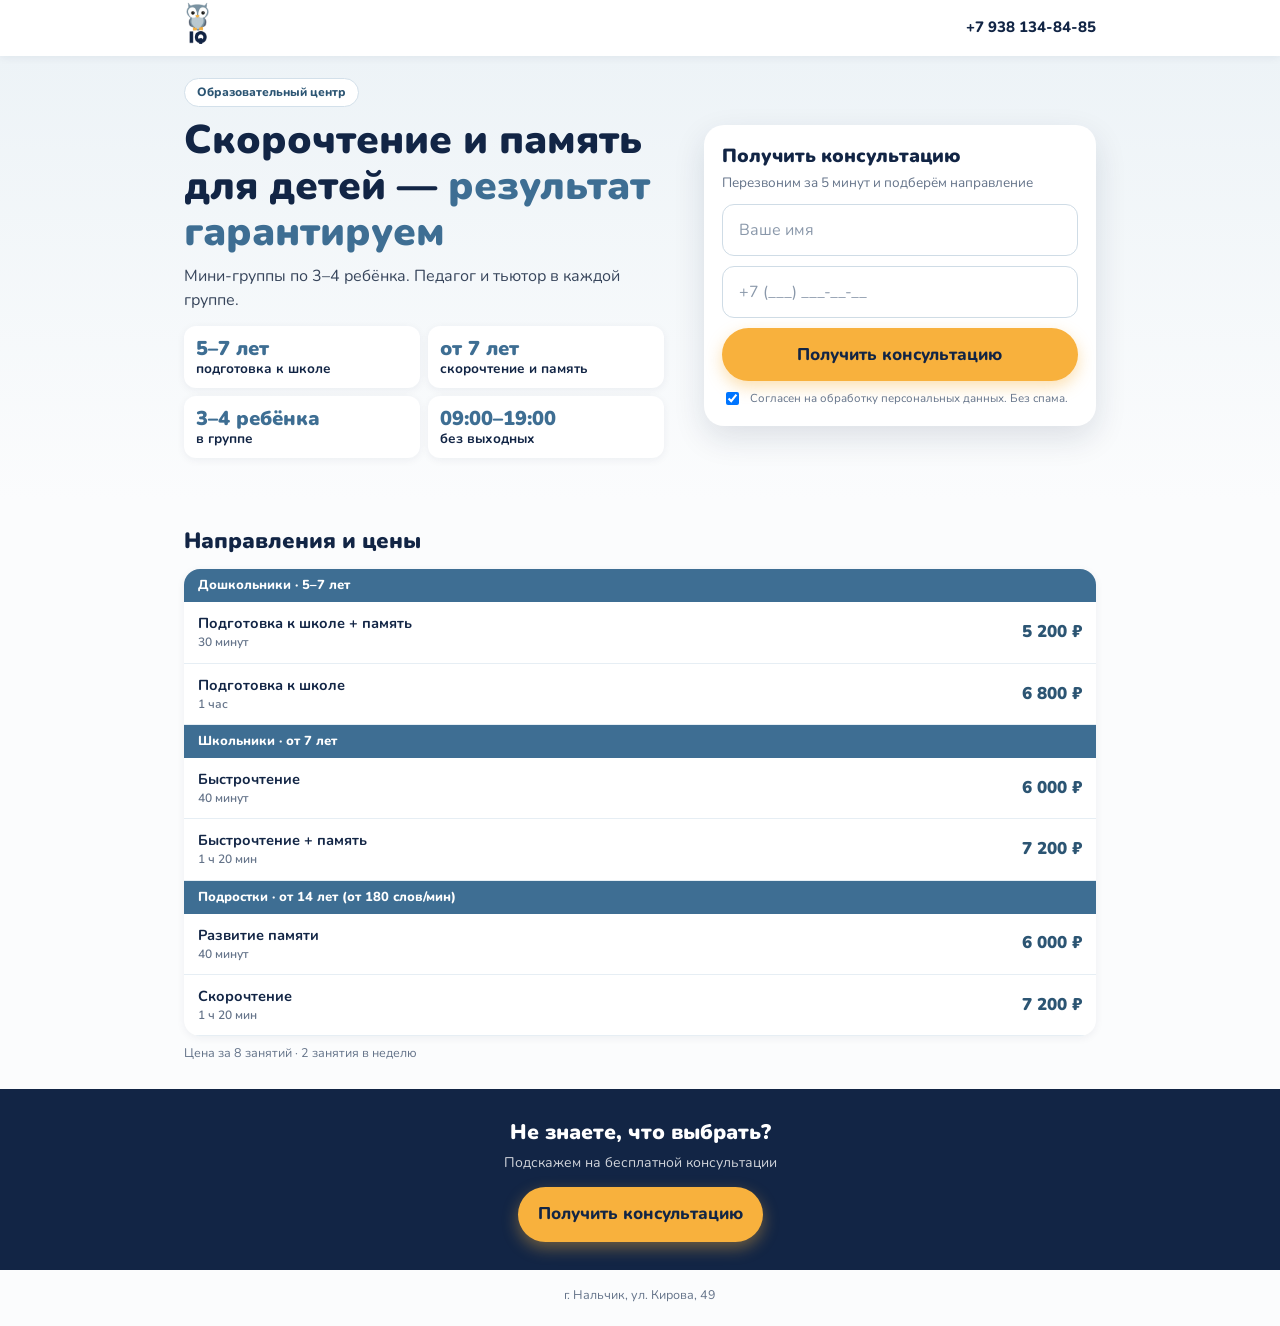
==== index.html @ 781dab4c "first commit" ====
<!doctype html>
<html lang="ru">
  <head>
    <meta charset="utf-8" />
    <meta name="viewport" content="width=device-width,initial-scale=1" />
    <title>IQ Нальчик — скорочтение и развитие памяти для детей</title>
    <meta
      name="description"
      content="Образовательный центр IQ в Нальчике: скорочтение, развитие памяти, подготовка к школе. Группы 3–4 ребёнка. Получите консультацию."
    />
    <link rel="preconnect" href="https://fonts.googleapis.com" />
    <link rel="preconnect" href="https://fonts.gstatic.com" crossorigin />
    <link
      href="https://fonts.googleapis.com/css2?family=Nunito:wght@600;700;800;900&display=swap"
      rel="stylesheet"
    />
    <link rel="stylesheet" href="style.css" />
    <!-- Сюда вставить пиксели (Meta Pixel / VK / Яндекс.Метрика) -->
  </head>
  <body>
    <header>
      <div class="wrap">
        <a href="#"><img src="logo.png" alt="IQ" /></a>
        <a class="tel" href="tel:+79381348485">+7 938 134-84-85</a>
      </div>
    </header>

    <main>
      <div class="hero">
        <div class="wrap">
          <div>
            <span class="tag">Образовательный центр</span>
            <h1>
              Скорочтение и память для детей — <em>результат гарантируем</em>
            </h1>
            <p class="lead">
              Мини-группы по 3–4 ребёнка. Педагог и тьютор в каждой группе.
            </p>
            <ul class="chips">
              <li><b>5–7 лет</b>подготовка к школе</li>
              <li><b>от 7 лет</b>скорочтение и память</li>
              <li><b>3–4 ребёнка</b>в группе</li>
              <li><b>09:00–19:00</b>без выходных</li>
            </ul>
          </div>
          <div class="card" id="form">
            <h2>Получить консультацию</h2>
            <p class="sub">Перезвоним за 5 минут и подберём направление</p>
            <form class="lead-form" novalidate>
              <input
                type="text"
                name="name"
                placeholder="Ваше имя"
                autocomplete="name"
                required
              />
              <input
                type="tel"
                name="phone"
                placeholder="+7 (___) ___-__-__"
                autocomplete="tel"
                inputmode="tel"
                required
              />
              <div class="err">Проверьте имя и номер телефона</div>
              <button class="btn" type="submit">Получить консультацию</button>
              <label class="agree"
                ><input type="checkbox" checked required /> Согласен на
                обработку персональных данных. Без спама.</label
              >
            </form>
          </div>
        </div>
      </div>

      <section>
        <div class="wrap">
          <h2 class="t">Направления и цены</h2>
          <div class="prices">
            <div class="g">Дошкольники · 5–7 лет</div>
            <div class="r">
              <span>Подготовка к школе + память<small>30 минут</small></span
              ><b>5 200 ₽</b>
            </div>
            <div class="r">
              <span>Подготовка к школе<small>1 час</small></span
              ><b>6 800 ₽</b>
            </div>
            <div class="g">Школьники · от 7 лет</div>
            <div class="r">
              <span>Быстрочтение<small>40 минут</small></span
              ><b>6 000 ₽</b>
            </div>
            <div class="r">
              <span>Быстрочтение + память<small>1 ч 20 мин</small></span
              ><b>7 200 ₽</b>
            </div>
            <div class="g">Подростки · от 14 лет (от 180 слов/мин)</div>
            <div class="r">
              <span>Развитие памяти<small>40 минут</small></span
              ><b>6 000 ₽</b>
            </div>
            <div class="r">
              <span>Скорочтение<small>1 ч 20 мин</small></span
              ><b>7 200 ₽</b>
            </div>
          </div>
          <p class="note">Цена за 8 занятий · 2 занятия в неделю</p>
        </div>
      </section>

      <div class="cta">
        <div class="wrap">
          <h2>Не знаете, что выбрать?</h2>
          <p>Подскажем на бесплатной консультации</p>
          <a href="#form" class="btn">Получить консультацию</a>
        </div>
      </div>
    </main>

    <footer><div class="wrap">г. Нальчик, ул. Кирова, 49</div></footer>
    <script src="form.js"></script>
  </body>
</html>
---- style.css ----
:root{--primary:#3e6e93;--primary-d:#2c5573;--accent:#f8b13d;--bg:#fbfcfd;--alt:#edf3f7;--dark:#122545;--text:#37455b;--light:#647389;--wa:#25d366;--max:#5b4bff}
*,*::before,*::after{box-sizing:border-box}
html{scroll-behavior:smooth}
body{margin:0;font-family:"Nunito",-apple-system,BlinkMacSystemFont,"Segoe UI",Roboto,sans-serif;color:var(--text);background:var(--bg);line-height:1.45;-webkit-font-smoothing:antialiased;overflow-x:hidden}
h1,h2,h3,p,ul{margin:0}ul{list-style:none;padding:0}
a{color:inherit;text-decoration:none}
.wrap{max-width:960px;margin:0 auto;padding:0 16px}
header{background:#fff;box-shadow:0 2px 8px rgba(18,37,69,.06);position:sticky;top:0;z-index:10}
header .wrap{display:flex;align-items:center;justify-content:space-between;height:56px}
header img{height:44px;width:auto}
.tel{font-weight:800;color:var(--dark);font-size:15px}
.btn{display:flex;align-items:center;justify-content:center;gap:8px;width:100%;border:0;cursor:pointer;background:var(--accent);color:var(--dark);font-family:inherit;font-weight:800;font-size:17px;padding:15px 20px;border-radius:999px;box-shadow:0 6px 16px rgba(248,177,61,.4);transition:transform .15s}
.btn:active{transform:scale(.97)}
.btn.wa{background:var(--wa);color:#fff;box-shadow:none}
.btn.mx{background:var(--max);color:#fff;box-shadow:none}
.micro{font-size:12.5px;color:var(--light);text-align:center;margin-top:8px}
/* hero */
.hero{background:linear-gradient(180deg,var(--alt),var(--bg));padding:22px 0 26px}
.tag{display:inline-block;background:#fff;color:var(--primary-d);font-weight:800;font-size:12px;padding:5px 12px;border-radius:99px;margin-bottom:10px;border:1px solid #d3e0ea}
h1{font-size:27px;line-height:1.15;color:var(--dark);font-weight:900;margin-bottom:10px}
h1 em{font-style:normal;color:var(--primary)}
.lead{font-size:16px;margin-bottom:14px}
.chips{display:grid;grid-template-columns:1fr 1fr;gap:8px;margin-bottom:16px}
.chips li{background:#fff;border-radius:12px;padding:10px 12px;font-size:13.5px;font-weight:700;color:var(--dark);box-shadow:0 2px 8px rgba(18,37,69,.06);line-height:1.25}
.chips b{display:block;font-size:20px;color:var(--primary);font-weight:900}
.card{background:#fff;border-radius:20px;padding:18px;box-shadow:0 12px 32px rgba(18,37,69,.12)}
.card h2{font-size:19px;color:var(--dark);font-weight:900}
.card .sub{font-size:13.5px;color:var(--light);margin:2px 0 12px}
form{display:grid;gap:10px}
input[type=text],input[type=tel],select{width:100%;padding:14px 16px;font-family:inherit;font-size:16px;border:1.5px solid #cfdce6;border-radius:12px;background:#fff;color:var(--dark)}
input::placeholder{color:#8a98aa}
input:focus,select:focus{outline:0;border-color:var(--primary)}
.agree{display:flex;gap:8px;font-size:11.5px;color:var(--light);align-items:flex-start;line-height:1.3}
.agree input{margin-top:1px;flex:none}
.err{color:#c62828;font-size:13px;display:none;font-weight:700}
/* sections */
section{padding:26px 0}
h2.t{font-size:22px;color:var(--dark);font-weight:900;margin-bottom:12px}
.prices{background:#fff;border-radius:16px;box-shadow:0 2px 8px rgba(18,37,69,.06);overflow:hidden}
.prices .g{background:var(--primary);color:#fff;font-weight:800;font-size:13px;padding:7px 14px}
.prices .r{display:flex;justify-content:space-between;align-items:center;gap:10px;padding:11px 14px;border-bottom:1px solid #e6eef4;font-size:14.5px;color:var(--dark);font-weight:700}
.prices .r small{display:block;font-weight:600;color:var(--light);font-size:12px}
.prices .r b{font-size:17px;color:var(--primary-d);white-space:nowrap;font-weight:900}
.note{font-size:12.5px;color:var(--light);margin-top:8px}
.cta{background:var(--dark);color:#fff;text-align:center;padding:28px 0}
.cta h2{font-size:21px;font-weight:900;margin-bottom:6px}
.cta p{opacity:.8;font-size:14px;margin-bottom:14px}
footer{padding:16px 0 22px;font-size:12.5px;color:var(--light);text-align:center}
/* thanks */
.thanks{padding:30px 0;text-align:center}
.thanks .ok{width:68px;height:68px;border-radius:50%;background:var(--primary);color:#fff;font-size:36px;display:grid;place-items:center;margin:0 auto 14px}
.steps{display:grid;gap:8px;margin:18px 0;text-align:left}
.steps li{background:var(--alt);border-radius:12px;padding:11px 14px;font-size:14.5px;color:var(--dark);font-weight:600}
.btns{display:grid;gap:10px;margin-top:10px}
@media(min-width:760px){
 .wrap{padding:0 24px}
 .hero .wrap{display:grid;grid-template-columns:1.1fr .9fr;gap:40px;align-items:center}
 h1{font-size:40px}
 .btn{width:auto;display:inline-flex}
 .card .btn{width:100%}
 .hero .cta-d{display:none}
 .btns{grid-template-columns:1fr 1fr}
 .thanks{max-width:560px;margin:0 auto}
}
@media(max-width:759px){.hero .cta-d{display:none}}
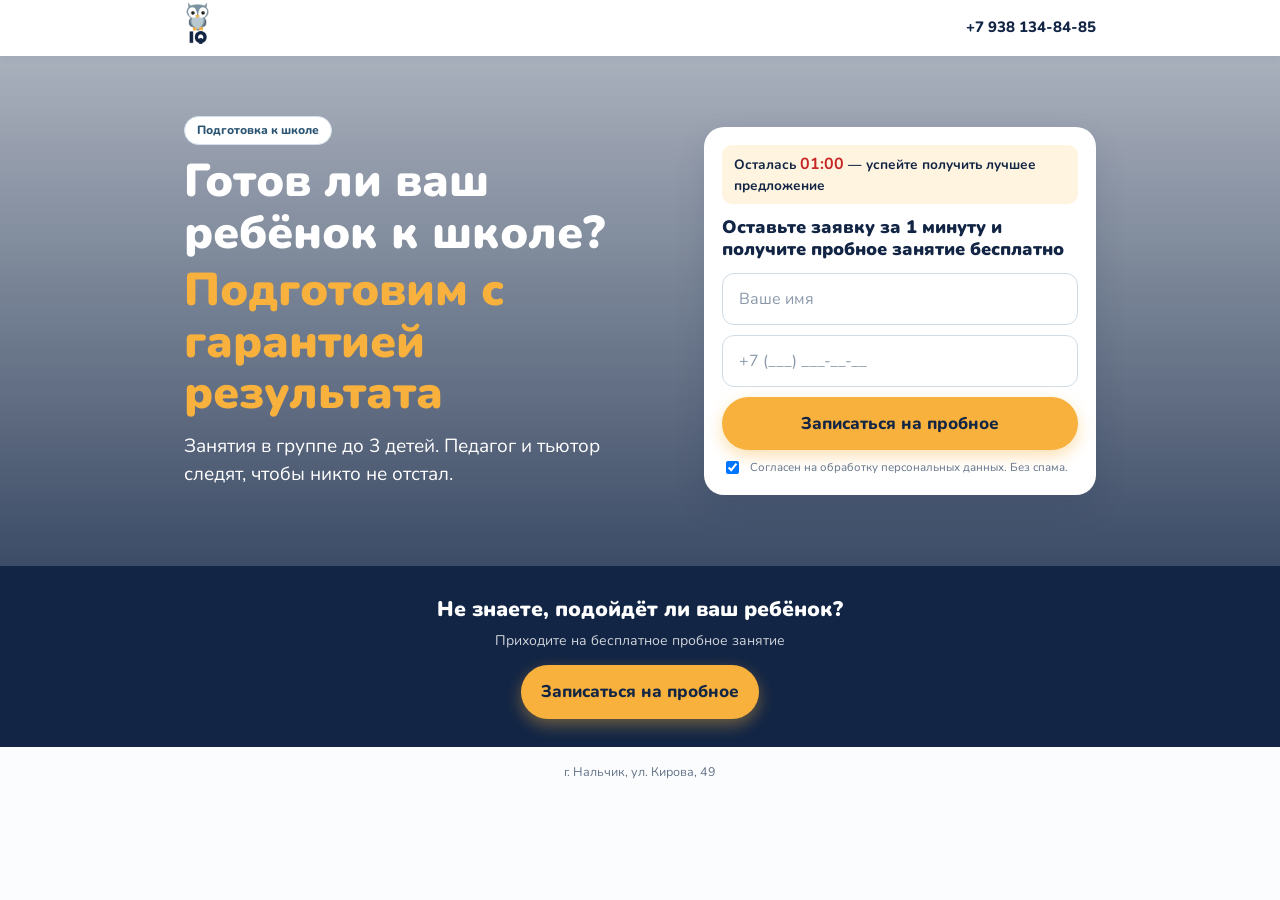
==== commit 61144935: "change all web-site" ====
--- a/index.html
+++ b/index.html
@@ -3,10 +3,10 @@
   <head>
     <meta charset="utf-8" />
     <meta name="viewport" content="width=device-width,initial-scale=1" />
-    <title>IQ Нальчик — скорочтение и развитие памяти для детей</title>
+    <title>IQ Нальчик — подготовка к школе для детей</title>
     <meta
       name="description"
-      content="Образовательный центр IQ в Нальчике: скорочтение, развитие памяти, подготовка к школе. Группы 3–4 ребёнка. Получите консультацию."
+      content="Образовательный центр IQ в Нальчике: подготовка к школе в группах до 3 детей. Первое пробное занятие бесплатно."
     />
     <link rel="preconnect" href="https://fonts.googleapis.com" />
     <link rel="preconnect" href="https://fonts.gstatic.com" crossorigin />
@@ -28,24 +28,23 @@
     <main>
       <div class="hero">
         <div class="wrap">
-          <div>
-            <span class="tag">Образовательный центр</span>
+          <div class="offer">
+            <span class="tag">Подготовка к школе</span>
             <h1>
-              Скорочтение и память для детей — <em>результат гарантируем</em>
+              Готов ли ваш ребёнок к школе?
+              <em>Подготовим с гарантией результата</em>
             </h1>
             <p class="lead">
-              Мини-группы по 3–4 ребёнка. Педагог и тьютор в каждой группе.
+              Занятия в группе до 3 детей. Педагог и тьютор следят, чтобы никто
+              не отстал.
             </p>
-            <ul class="chips">
-              <li><b>5–7 лет</b>подготовка к школе</li>
-              <li><b>от 7 лет</b>скорочтение и память</li>
-              <li><b>3–4 ребёнка</b>в группе</li>
-              <li><b>09:00–19:00</b>без выходных</li>
-            </ul>
           </div>
           <div class="card" id="form">
-            <h2>Получить консультацию</h2>
-            <p class="sub">Перезвоним за 5 минут и подберём направление</p>
+            <div class="timer">
+              Осталась <b id="timer">01:00</b> — успейте получить лучшее
+              предложение
+            </div>
+            <h2>Оставьте заявку за 1 минуту и получите пробное занятие бесплатно</h2>
             <form class="lead-form" novalidate>
               <input
                 type="text"
@@ -63,7 +62,7 @@
                 required
               />
               <div class="err">Проверьте имя и номер телефона</div>
-              <button class="btn" type="submit">Получить консультацию</button>
+              <button class="btn" type="submit">Записаться на пробное</button>
               <label class="agree"
                 ><input type="checkbox" checked required /> Согласен на
                 обработку персональных данных. Без спама.</label
@@ -73,52 +72,37 @@
         </div>
       </div>
 
-      <section>
-        <div class="wrap">
-          <h2 class="t">Направления и цены</h2>
-          <div class="prices">
-            <div class="g">Дошкольники · 5–7 лет</div>
-            <div class="r">
-              <span>Подготовка к школе + память<small>30 минут</small></span
-              ><b>5 200 ₽</b>
-            </div>
-            <div class="r">
-              <span>Подготовка к школе<small>1 час</small></span
-              ><b>6 800 ₽</b>
-            </div>
-            <div class="g">Школьники · от 7 лет</div>
-            <div class="r">
-              <span>Быстрочтение<small>40 минут</small></span
-              ><b>6 000 ₽</b>
-            </div>
-            <div class="r">
-              <span>Быстрочтение + память<small>1 ч 20 мин</small></span
-              ><b>7 200 ₽</b>
-            </div>
-            <div class="g">Подростки · от 14 лет (от 180 слов/мин)</div>
-            <div class="r">
-              <span>Развитие памяти<small>40 минут</small></span
-              ><b>6 000 ₽</b>
-            </div>
-            <div class="r">
-              <span>Скорочтение<small>1 ч 20 мин</small></span
-              ><b>7 200 ₽</b>
-            </div>
-          </div>
-          <p class="note">Цена за 8 занятий · 2 занятия в неделю</p>
-        </div>
-      </section>
-
       <div class="cta">
         <div class="wrap">
-          <h2>Не знаете, что выбрать?</h2>
-          <p>Подскажем на бесплатной консультации</p>
-          <a href="#form" class="btn">Получить консультацию</a>
+          <h2>Не знаете, подойдёт ли ваш ребёнок?</h2>
+          <p>Приходите на бесплатное пробное занятие</p>
+          <a href="#form" class="btn">Записаться на пробное</a>
         </div>
       </div>
     </main>
 
+    <div class="modal" id="popup" hidden>
+      <div class="modal-box card">
+        <button class="modal-x" type="button" aria-label="Закрыть">×</button>
+        <div class="timer">
+          Осталась <b class="timer-val">01:00</b> — лучшее предложение
+        </div>
+        <h2>Оставьте заявку за 1 минуту и получите пробное занятие бесплатно</h2>
+        <form class="lead-form" novalidate>
+          <input type="text" name="name" placeholder="Ваше имя" autocomplete="name" required />
+          <input type="tel" name="phone" placeholder="+7 (___) ___-__-__" autocomplete="tel" inputmode="tel" required />
+          <div class="err">Проверьте имя и номер телефона</div>
+          <button class="btn" type="submit">Записаться на пробное</button>
+          <label class="agree"
+            ><input type="checkbox" checked required /> Согласен на обработку
+            персональных данных. Без спама.</label
+          >
+        </form>
+      </div>
+    </div>
+
     <footer><div class="wrap">г. Нальчик, ул. Кирова, 49</div></footer>
     <script src="form.js"></script>
+    <script src="promo.js"></script>
   </body>
 </html>
--- a/style.css
+++ b/style.css
@@ -15,17 +15,23 @@
 .btn.mx{background:var(--max);color:#fff;box-shadow:none}
 .micro{font-size:12.5px;color:var(--light);text-align:center;margin-top:8px}
 /* hero */
-.hero{background:linear-gradient(180deg,var(--alt),var(--bg));padding:22px 0 26px}
+.hero{background:linear-gradient(180deg,rgba(18,37,69,.35),rgba(18,37,69,.82)),url(hero.jpg) center 30%/cover;padding:28px 0 30px;color:#fff}
 .tag{display:inline-block;background:#fff;color:var(--primary-d);font-weight:800;font-size:12px;padding:5px 12px;border-radius:99px;margin-bottom:10px;border:1px solid #d3e0ea}
-h1{font-size:27px;line-height:1.15;color:var(--dark);font-weight:900;margin-bottom:10px}
-h1 em{font-style:normal;color:var(--primary)}
-.lead{font-size:16px;margin-bottom:14px}
+h1{font-size:32px;line-height:1.12;color:#fff;font-weight:900;margin-bottom:14px}
+h1 em{display:block;font-style:normal;color:var(--accent);margin-top:6px}
+.lead{font-size:17px;margin-bottom:18px}
 .chips{display:grid;grid-template-columns:1fr 1fr;gap:8px;margin-bottom:16px}
 .chips li{background:#fff;border-radius:12px;padding:10px 12px;font-size:13.5px;font-weight:700;color:var(--dark);box-shadow:0 2px 8px rgba(18,37,69,.06);line-height:1.25}
 .chips b{display:block;font-size:20px;color:var(--primary);font-weight:900}
 .card{background:#fff;border-radius:20px;padding:18px;box-shadow:0 12px 32px rgba(18,37,69,.12)}
-.card h2{font-size:19px;color:var(--dark);font-weight:900}
-.card .sub{font-size:13.5px;color:var(--light);margin:2px 0 12px}
+.card{color:var(--text)}
+.card h2{font-size:18px;line-height:1.25;color:var(--dark);font-weight:900;margin-bottom:12px}
+.timer{background:#fff4e0;color:var(--dark);border-radius:10px;padding:8px 12px;font-size:13.5px;font-weight:700;margin-bottom:12px}
+.timer b{color:#c62828;font-size:16px;font-variant-numeric:tabular-nums}
+.modal{position:fixed;inset:0;z-index:50;background:rgba(18,37,69,.6);display:grid;place-items:center;padding:16px}
+.modal[hidden]{display:none}
+.modal-box{position:relative;width:100%;max-width:400px}
+.modal-x{position:absolute;top:6px;right:10px;border:0;background:none;font-size:28px;line-height:1;color:var(--light);cursor:pointer}
 form{display:grid;gap:10px}
 input[type=text],input[type=tel],select{width:100%;padding:14px 16px;font-family:inherit;font-size:16px;border:1.5px solid #cfdce6;border-radius:12px;background:#fff;color:var(--dark)}
 input::placeholder{color:#8a98aa}
@@ -55,7 +61,9 @@
 @media(min-width:760px){
  .wrap{padding:0 24px}
  .hero .wrap{display:grid;grid-template-columns:1.1fr .9fr;gap:40px;align-items:center}
- h1{font-size:40px}
+ h1{font-size:46px}
+ .lead{font-size:19px}
+ .hero{padding:60px 0}
  .btn{width:auto;display:inline-flex}
  .card .btn{width:100%}
  .hero .cta-d{display:none}
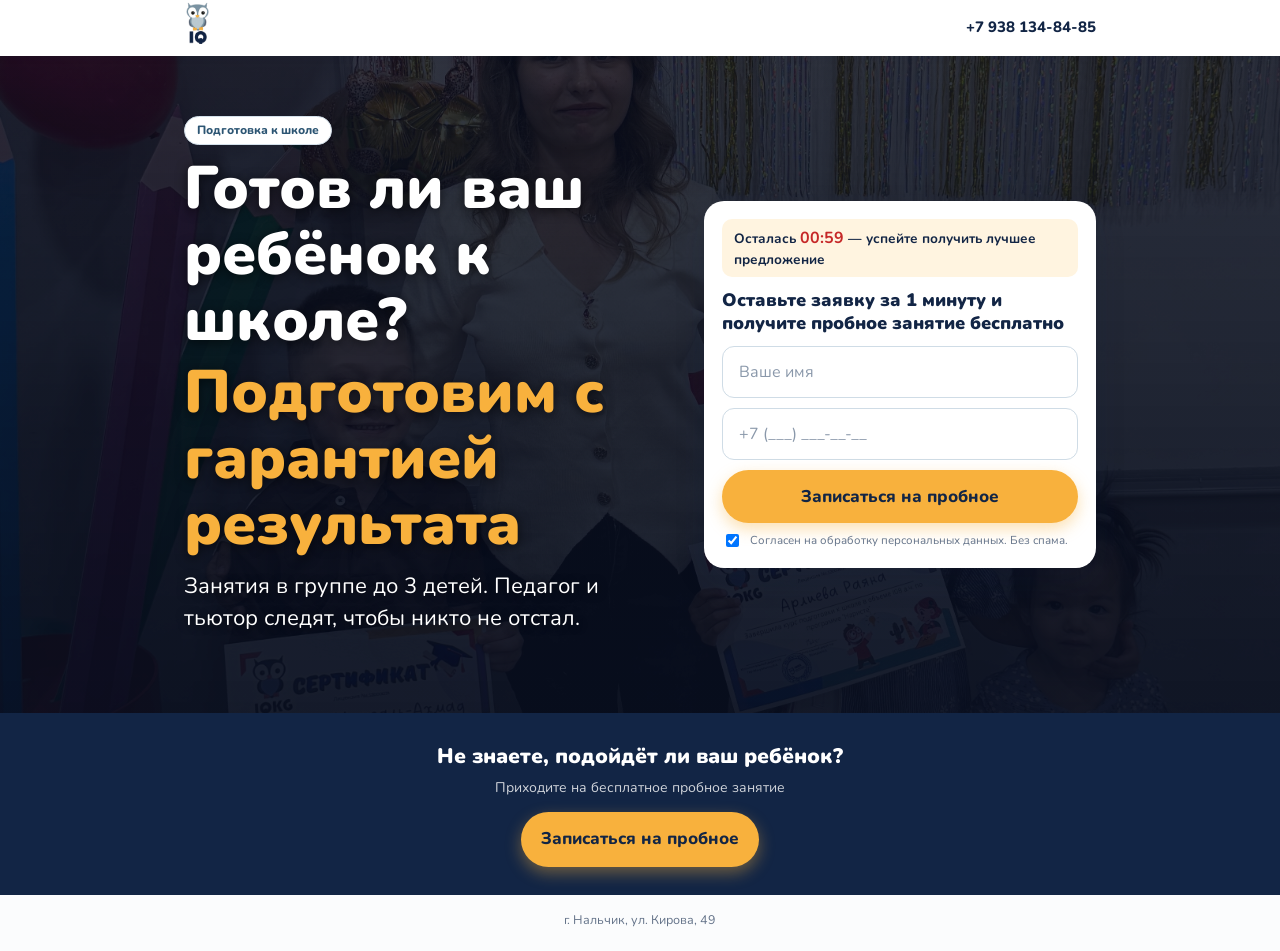
==== commit f471b853: "change offer" ====
--- a/index.html
+++ b/index.html
@@ -16,6 +16,26 @@
     />
     <link rel="stylesheet" href="style.css" />
     <!-- Сюда вставить пиксели (Meta Pixel / VK / Яндекс.Метрика) -->
+    <!-- Yandex.Metrika counter -->
+    <script type="text/javascript">
+      (function(m,e,t,r,i,k,a){
+          m[i]=m[i]||function(){(m[i].a=m[i].a||[]).push(arguments)};
+          m[i].l=1*new Date();
+          for (var j = 0; j < document.scripts.length; j++) {if (document.scripts[j].src === r) { return; }}
+          k=e.createElement(t),a=e.getElementsByTagName(t)[0],k.async=1,k.src=r,a.parentNode.insertBefore(k,a)
+      })(window, document,'script','https://mc.yandex.ru/metrika/tag.js?id=114178614', 'ym');
+
+      ym(114178614, 'init', {ssr:true, webvisor:true, clickmap:true, ecommerce:"dataLayer", referrer: document.referrer, url: location.href, accurateTrackBounce:true, trackLinks:true});
+    </script>
+    <noscript
+      ><div>
+        <img
+          src="https://mc.yandex.ru/watch/114178614"
+          style="position: absolute; left: -9999px"
+          alt=""
+        /></div
+    ></noscript>
+    <!-- /Yandex.Metrika counter -->
   </head>
   <body>
     <header>
@@ -44,7 +64,9 @@
               Осталась <b id="timer">01:00</b> — успейте получить лучшее
               предложение
             </div>
-            <h2>Оставьте заявку за 1 минуту и получите пробное занятие бесплатно</h2>
+            <h2>
+              Оставьте заявку за 1 минуту и получите пробное занятие бесплатно
+            </h2>
             <form class="lead-form" novalidate>
               <input
                 type="text"
@@ -87,10 +109,25 @@
         <div class="timer">
           Осталась <b class="timer-val">01:00</b> — лучшее предложение
         </div>
-        <h2>Оставьте заявку за 1 минуту и получите пробное занятие бесплатно</h2>
+        <h2>
+          Оставьте заявку за 1 минуту и получите пробное занятие бесплатно
+        </h2>
         <form class="lead-form" novalidate>
-          <input type="text" name="name" placeholder="Ваше имя" autocomplete="name" required />
-          <input type="tel" name="phone" placeholder="+7 (___) ___-__-__" autocomplete="tel" inputmode="tel" required />
+          <input
+            type="text"
+            name="name"
+            placeholder="Ваше имя"
+            autocomplete="name"
+            required
+          />
+          <input
+            type="tel"
+            name="phone"
+            placeholder="+7 (___) ___-__-__"
+            autocomplete="tel"
+            inputmode="tel"
+            required
+          />
           <div class="err">Проверьте имя и номер телефона</div>
           <button class="btn" type="submit">Записаться на пробное</button>
           <label class="agree"
--- a/style.css
+++ b/style.css
@@ -1,73 +1,424 @@
-:root{--primary:#3e6e93;--primary-d:#2c5573;--accent:#f8b13d;--bg:#fbfcfd;--alt:#edf3f7;--dark:#122545;--text:#37455b;--light:#647389;--wa:#25d366;--max:#5b4bff}
-*,*::before,*::after{box-sizing:border-box}
-html{scroll-behavior:smooth}
-body{margin:0;font-family:"Nunito",-apple-system,BlinkMacSystemFont,"Segoe UI",Roboto,sans-serif;color:var(--text);background:var(--bg);line-height:1.45;-webkit-font-smoothing:antialiased;overflow-x:hidden}
-h1,h2,h3,p,ul{margin:0}ul{list-style:none;padding:0}
-a{color:inherit;text-decoration:none}
-.wrap{max-width:960px;margin:0 auto;padding:0 16px}
-header{background:#fff;box-shadow:0 2px 8px rgba(18,37,69,.06);position:sticky;top:0;z-index:10}
-header .wrap{display:flex;align-items:center;justify-content:space-between;height:56px}
-header img{height:44px;width:auto}
-.tel{font-weight:800;color:var(--dark);font-size:15px}
-.btn{display:flex;align-items:center;justify-content:center;gap:8px;width:100%;border:0;cursor:pointer;background:var(--accent);color:var(--dark);font-family:inherit;font-weight:800;font-size:17px;padding:15px 20px;border-radius:999px;box-shadow:0 6px 16px rgba(248,177,61,.4);transition:transform .15s}
-.btn:active{transform:scale(.97)}
-.btn.wa{background:var(--wa);color:#fff;box-shadow:none}
-.btn.mx{background:var(--max);color:#fff;box-shadow:none}
-.micro{font-size:12.5px;color:var(--light);text-align:center;margin-top:8px}
+:root {
+  --primary: #3e6e93;
+  --primary-d: #2c5573;
+  --accent: #f8b13d;
+  --bg: #fbfcfd;
+  --alt: #edf3f7;
+  --dark: #122545;
+  --text: #37455b;
+  --light: #647389;
+  --wa: #25d366;
+  --max: #5b4bff;
+}
+*,
+*::before,
+*::after {
+  box-sizing: border-box;
+}
+html {
+  scroll-behavior: smooth;
+}
+body {
+  margin: 0;
+  font-family:
+    "Nunito",
+    -apple-system,
+    BlinkMacSystemFont,
+    "Segoe UI",
+    Roboto,
+    sans-serif;
+  color: var(--text);
+  background: var(--bg);
+  line-height: 1.45;
+  -webkit-font-smoothing: antialiased;
+  overflow-x: hidden;
+}
+h1,
+h2,
+h3,
+p,
+ul {
+  margin: 0;
+}
+ul {
+  list-style: none;
+  padding: 0;
+}
+a {
+  color: inherit;
+  text-decoration: none;
+}
+.wrap {
+  max-width: 960px;
+  margin: 0 auto;
+  padding: 0 16px;
+}
+header {
+  background: #fff;
+  box-shadow: 0 2px 8px rgba(18, 37, 69, 0.06);
+  position: sticky;
+  top: 0;
+  z-index: 10;
+}
+header .wrap {
+  display: flex;
+  align-items: center;
+  justify-content: space-between;
+  height: 56px;
+}
+header img {
+  height: 44px;
+  width: auto;
+}
+.tel {
+  font-weight: 800;
+  color: var(--dark);
+  font-size: 15px;
+}
+.btn {
+  display: flex;
+  align-items: center;
+  justify-content: center;
+  gap: 8px;
+  width: 100%;
+  border: 0;
+  cursor: pointer;
+  background: var(--accent);
+  color: var(--dark);
+  font-family: inherit;
+  font-weight: 800;
+  font-size: 17px;
+  padding: 15px 20px;
+  border-radius: 999px;
+  box-shadow: 0 6px 16px rgba(248, 177, 61, 0.4);
+  transition: transform 0.15s;
+}
+.btn:active {
+  transform: scale(0.97);
+}
+.btn.wa {
+  background: var(--wa);
+  color: #fff;
+  box-shadow: none;
+}
+.btn.mx {
+  background: var(--max);
+  color: #fff;
+  box-shadow: none;
+}
+.micro {
+  font-size: 12.5px;
+  color: var(--light);
+  text-align: center;
+  margin-top: 8px;
+}
 /* hero */
-.hero{background:linear-gradient(180deg,rgba(18,37,69,.35),rgba(18,37,69,.82)),url(hero.jpg) center 30%/cover;padding:28px 0 30px;color:#fff}
-.tag{display:inline-block;background:#fff;color:var(--primary-d);font-weight:800;font-size:12px;padding:5px 12px;border-radius:99px;margin-bottom:10px;border:1px solid #d3e0ea}
-h1{font-size:32px;line-height:1.12;color:#fff;font-weight:900;margin-bottom:14px}
-h1 em{display:block;font-style:normal;color:var(--accent);margin-top:6px}
-.lead{font-size:17px;margin-bottom:18px}
-.chips{display:grid;grid-template-columns:1fr 1fr;gap:8px;margin-bottom:16px}
-.chips li{background:#fff;border-radius:12px;padding:10px 12px;font-size:13.5px;font-weight:700;color:var(--dark);box-shadow:0 2px 8px rgba(18,37,69,.06);line-height:1.25}
-.chips b{display:block;font-size:20px;color:var(--primary);font-weight:900}
-.card{background:#fff;border-radius:20px;padding:18px;box-shadow:0 12px 32px rgba(18,37,69,.12)}
-.card{color:var(--text)}
-.card h2{font-size:18px;line-height:1.25;color:var(--dark);font-weight:900;margin-bottom:12px}
-.timer{background:#fff4e0;color:var(--dark);border-radius:10px;padding:8px 12px;font-size:13.5px;font-weight:700;margin-bottom:12px}
-.timer b{color:#c62828;font-size:16px;font-variant-numeric:tabular-nums}
-.modal{position:fixed;inset:0;z-index:50;background:rgba(18,37,69,.6);display:grid;place-items:center;padding:16px}
-.modal[hidden]{display:none}
-.modal-box{position:relative;width:100%;max-width:400px}
-.modal-x{position:absolute;top:6px;right:10px;border:0;background:none;font-size:28px;line-height:1;color:var(--light);cursor:pointer}
-form{display:grid;gap:10px}
-input[type=text],input[type=tel],select{width:100%;padding:14px 16px;font-family:inherit;font-size:16px;border:1.5px solid #cfdce6;border-radius:12px;background:#fff;color:var(--dark)}
-input::placeholder{color:#8a98aa}
-input:focus,select:focus{outline:0;border-color:var(--primary)}
-.agree{display:flex;gap:8px;font-size:11.5px;color:var(--light);align-items:flex-start;line-height:1.3}
-.agree input{margin-top:1px;flex:none}
-.err{color:#c62828;font-size:13px;display:none;font-weight:700}
+.hero {
+  background:
+    linear-gradient(180deg, rgba(8, 14, 30, 0.82), rgba(8, 14, 30, 0.94)),
+    url(hero1.jpg) center 30% / cover;
+  padding: 28px 0 30px;
+  color: #fff;
+}
+.tag {
+  display: inline-block;
+  background: #fff;
+  color: var(--primary-d);
+  font-weight: 800;
+  font-size: 12px;
+  padding: 5px 12px;
+  border-radius: 99px;
+  margin-bottom: 10px;
+  border: 1px solid #d3e0ea;
+}
+h1 {
+  font-size: 40px;
+  line-height: 1.1;
+  color: #fff;
+  font-weight: 900;
+  margin-bottom: 14px;
+  text-shadow: 0 2px 12px rgba(0, 0, 0, 0.6);
+}
+h1 em {
+  display: block;
+  font-style: normal;
+  color: var(--accent);
+  margin-top: 6px;
+}
+.lead {
+  font-size: 19px;
+  margin-bottom: 18px;
+  text-shadow: 0 1px 8px rgba(0, 0, 0, 0.6);
+}
+.chips {
+  display: grid;
+  grid-template-columns: 1fr 1fr;
+  gap: 8px;
+  margin-bottom: 16px;
+}
+.chips li {
+  background: #fff;
+  border-radius: 12px;
+  padding: 10px 12px;
+  font-size: 13.5px;
+  font-weight: 700;
+  color: var(--dark);
+  box-shadow: 0 2px 8px rgba(18, 37, 69, 0.06);
+  line-height: 1.25;
+}
+.chips b {
+  display: block;
+  font-size: 20px;
+  color: var(--primary);
+  font-weight: 900;
+}
+.card {
+  background: #fff;
+  border-radius: 20px;
+  padding: 18px;
+  box-shadow: 0 12px 32px rgba(18, 37, 69, 0.12);
+}
+.card {
+  color: var(--text);
+}
+.card h2 {
+  font-size: 18px;
+  line-height: 1.25;
+  color: var(--dark);
+  font-weight: 900;
+  margin-bottom: 12px;
+}
+.timer {
+  background: #fff4e0;
+  color: var(--dark);
+  border-radius: 10px;
+  padding: 8px 12px;
+  font-size: 13.5px;
+  font-weight: 700;
+  margin-bottom: 12px;
+}
+.timer b {
+  color: #c62828;
+  font-size: 16px;
+  font-variant-numeric: tabular-nums;
+}
+.modal {
+  position: fixed;
+  inset: 0;
+  z-index: 50;
+  background: rgba(18, 37, 69, 0.6);
+  display: grid;
+  place-items: center;
+  padding: 16px;
+}
+.modal[hidden] {
+  display: none;
+}
+.modal-box {
+  position: relative;
+  width: 100%;
+  max-width: 400px;
+}
+.modal-x {
+  position: absolute;
+  top: 6px;
+  right: 10px;
+  border: 0;
+  background: none;
+  font-size: 28px;
+  line-height: 1;
+  color: var(--light);
+  cursor: pointer;
+}
+form {
+  display: grid;
+  gap: 10px;
+}
+input[type="text"],
+input[type="tel"],
+select {
+  width: 100%;
+  padding: 14px 16px;
+  font-family: inherit;
+  font-size: 16px;
+  border: 1.5px solid #cfdce6;
+  border-radius: 12px;
+  background: #fff;
+  color: var(--dark);
+}
+input::placeholder {
+  color: #8a98aa;
+}
+input:focus,
+select:focus {
+  outline: 0;
+  border-color: var(--primary);
+}
+.agree {
+  display: flex;
+  gap: 8px;
+  font-size: 11.5px;
+  color: var(--light);
+  align-items: flex-start;
+  line-height: 1.3;
+}
+.agree input {
+  margin-top: 1px;
+  flex: none;
+}
+.err {
+  color: #c62828;
+  font-size: 13px;
+  display: none;
+  font-weight: 700;
+}
 /* sections */
-section{padding:26px 0}
-h2.t{font-size:22px;color:var(--dark);font-weight:900;margin-bottom:12px}
-.prices{background:#fff;border-radius:16px;box-shadow:0 2px 8px rgba(18,37,69,.06);overflow:hidden}
-.prices .g{background:var(--primary);color:#fff;font-weight:800;font-size:13px;padding:7px 14px}
-.prices .r{display:flex;justify-content:space-between;align-items:center;gap:10px;padding:11px 14px;border-bottom:1px solid #e6eef4;font-size:14.5px;color:var(--dark);font-weight:700}
-.prices .r small{display:block;font-weight:600;color:var(--light);font-size:12px}
-.prices .r b{font-size:17px;color:var(--primary-d);white-space:nowrap;font-weight:900}
-.note{font-size:12.5px;color:var(--light);margin-top:8px}
-.cta{background:var(--dark);color:#fff;text-align:center;padding:28px 0}
-.cta h2{font-size:21px;font-weight:900;margin-bottom:6px}
-.cta p{opacity:.8;font-size:14px;margin-bottom:14px}
-footer{padding:16px 0 22px;font-size:12.5px;color:var(--light);text-align:center}
+section {
+  padding: 26px 0;
+}
+h2.t {
+  font-size: 22px;
+  color: var(--dark);
+  font-weight: 900;
+  margin-bottom: 12px;
+}
+.prices {
+  background: #fff;
+  border-radius: 16px;
+  box-shadow: 0 2px 8px rgba(18, 37, 69, 0.06);
+  overflow: hidden;
+}
+.prices .g {
+  background: var(--primary);
+  color: #fff;
+  font-weight: 800;
+  font-size: 13px;
+  padding: 7px 14px;
+}
+.prices .r {
+  display: flex;
+  justify-content: space-between;
+  align-items: center;
+  gap: 10px;
+  padding: 11px 14px;
+  border-bottom: 1px solid #e6eef4;
+  font-size: 14.5px;
+  color: var(--dark);
+  font-weight: 700;
+}
+.prices .r small {
+  display: block;
+  font-weight: 600;
+  color: var(--light);
+  font-size: 12px;
+}
+.prices .r b {
+  font-size: 17px;
+  color: var(--primary-d);
+  white-space: nowrap;
+  font-weight: 900;
+}
+.note {
+  font-size: 12.5px;
+  color: var(--light);
+  margin-top: 8px;
+}
+.cta {
+  background: var(--dark);
+  color: #fff;
+  text-align: center;
+  padding: 28px 0;
+}
+.cta h2 {
+  font-size: 21px;
+  font-weight: 900;
+  margin-bottom: 6px;
+}
+.cta p {
+  opacity: 0.8;
+  font-size: 14px;
+  margin-bottom: 14px;
+}
+footer {
+  padding: 16px 0 22px;
+  font-size: 12.5px;
+  color: var(--light);
+  text-align: center;
+}
 /* thanks */
-.thanks{padding:30px 0;text-align:center}
-.thanks .ok{width:68px;height:68px;border-radius:50%;background:var(--primary);color:#fff;font-size:36px;display:grid;place-items:center;margin:0 auto 14px}
-.steps{display:grid;gap:8px;margin:18px 0;text-align:left}
-.steps li{background:var(--alt);border-radius:12px;padding:11px 14px;font-size:14.5px;color:var(--dark);font-weight:600}
-.btns{display:grid;gap:10px;margin-top:10px}
-@media(min-width:760px){
- .wrap{padding:0 24px}
- .hero .wrap{display:grid;grid-template-columns:1.1fr .9fr;gap:40px;align-items:center}
- h1{font-size:46px}
- .lead{font-size:19px}
- .hero{padding:60px 0}
- .btn{width:auto;display:inline-flex}
- .card .btn{width:100%}
- .hero .cta-d{display:none}
- .btns{grid-template-columns:1fr 1fr}
- .thanks{max-width:560px;margin:0 auto}
-}
-@media(max-width:759px){.hero .cta-d{display:none}}
+.thanks {
+  padding: 30px 0;
+  text-align: center;
+}
+.thanks .ok {
+  width: 68px;
+  height: 68px;
+  border-radius: 50%;
+  background: var(--primary);
+  color: #fff;
+  font-size: 36px;
+  display: grid;
+  place-items: center;
+  margin: 0 auto 14px;
+}
+.steps {
+  display: grid;
+  gap: 8px;
+  margin: 18px 0;
+  text-align: left;
+}
+.steps li {
+  background: var(--alt);
+  border-radius: 12px;
+  padding: 11px 14px;
+  font-size: 14.5px;
+  color: var(--dark);
+  font-weight: 600;
+}
+.btns {
+  display: grid;
+  gap: 10px;
+  margin-top: 10px;
+}
+@media (min-width: 760px) {
+  .wrap {
+    padding: 0 24px;
+  }
+  .hero .wrap {
+    display: grid;
+    grid-template-columns: 1.1fr 0.9fr;
+    gap: 40px;
+    align-items: center;
+  }
+  h1 {
+    font-size: 60px;
+  }
+  .lead {
+    font-size: 22px;
+  }
+  .hero {
+    padding: 60px 0;
+  }
+  .btn {
+    width: auto;
+    display: inline-flex;
+  }
+  .card .btn {
+    width: 100%;
+  }
+  .hero .cta-d {
+    display: none;
+  }
+  .btns {
+    grid-template-columns: 1fr 1fr;
+  }
+  .thanks {
+    max-width: 560px;
+    margin: 0 auto;
+  }
+}
+@media (max-width: 759px) {
+  .hero .cta-d {
+    display: none;
+  }
+}
